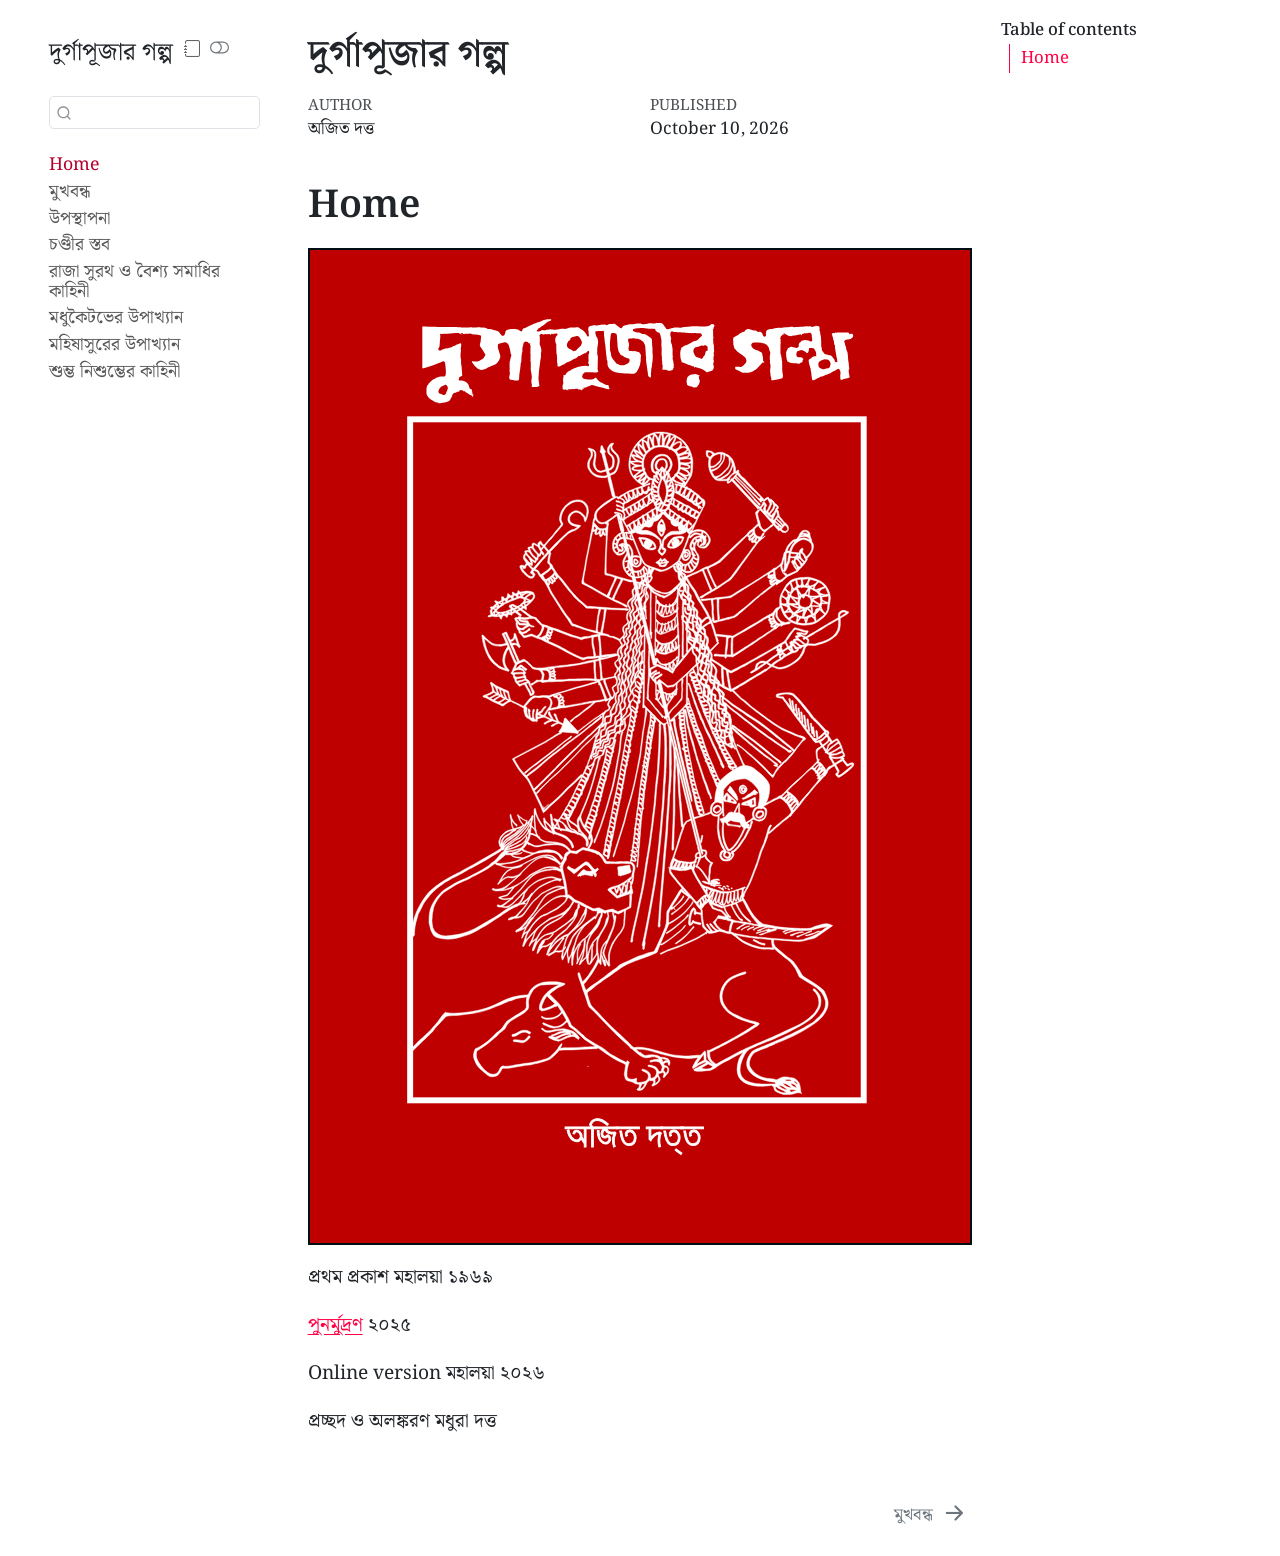
==== docs/index.html @ efb671f7 "add website" ====
<!DOCTYPE html>
<html xmlns="http://www.w3.org/1999/xhtml" lang="en" xml:lang="en"><head>

<meta charset="utf-8">
<meta name="generator" content="quarto-1.9.38">

<meta name="viewport" content="width=device-width, initial-scale=1.0, user-scalable=yes">

<meta name="author" content="অজিত দত্ত">
<meta name="dcterms.date" content="2026-10-10">

<title>দুর্গাপূজার গল্প</title>
<style>
/* Default styles provided by pandoc.
** See https://pandoc.org/MANUAL.html#variables-for-html for config info.
*/
code{white-space: pre-wrap;}
span.smallcaps{font-variant: small-caps;}
div.columns{display: flex; gap: min(4vw, 1.5em);}
div.column{flex: auto; overflow-x: auto;}
div.hanging-indent{margin-left: 1.5em; text-indent: -1.5em;}
ul.task-list{list-style: none;}
ul.task-list li input[type="checkbox"] {
  width: 0.8em;
  margin: 0 0.8em 0.2em -1em; /* quarto-specific, see https://github.com/quarto-dev/quarto-cli/issues/4556 */ 
  vertical-align: middle;
}
</style>


<script src="site_libs/quarto-nav/quarto-nav.js"></script>
<script src="site_libs/quarto-nav/headroom.min.js"></script>
<script src="site_libs/clipboard/clipboard.min.js"></script>
<script src="site_libs/quarto-search/autocomplete.umd.js"></script>
<script src="site_libs/quarto-search/fuse.min.js"></script>
<script src="site_libs/quarto-search/quarto-search.js"></script>
<meta name="quarto:offset" content="./">
<link href="./intro.html" rel="next">
<script src="site_libs/quarto-html/quarto.js" type="module"></script>
<script src="site_libs/quarto-html/tabsets/tabsets.js" type="module"></script>
<script src="site_libs/quarto-html/popper.min.js"></script>
<script src="site_libs/quarto-html/tippy.umd.min.js"></script>
<script src="site_libs/quarto-html/anchor.min.js"></script>
<link href="site_libs/quarto-html/tippy.css" rel="stylesheet">
<link href="site_libs/quarto-html/quarto-syntax-highlighting-15634bcf2e68342d4ad2dfa704d543f6.css" rel="stylesheet" class="quarto-color-scheme" id="quarto-text-highlighting-styles">
<link href="site_libs/quarto-html/quarto-syntax-highlighting-dark-0a6b7249c26820e032cb0bd839ff02b1.css" rel="stylesheet" class="quarto-color-scheme quarto-color-alternate" id="quarto-text-highlighting-styles">
<link href="site_libs/quarto-html/quarto-syntax-highlighting-15634bcf2e68342d4ad2dfa704d543f6.css" rel="stylesheet" class="quarto-color-scheme-extra" id="quarto-text-highlighting-styles">
<script src="site_libs/bootstrap/bootstrap.min.js"></script>
<link href="site_libs/bootstrap/bootstrap-icons.css" rel="stylesheet">
<link href="site_libs/bootstrap/bootstrap-71a7b9fca9e741f3853c56d6fa7c33f6.min.css" rel="stylesheet" append-hash="true" class="quarto-color-scheme" id="quarto-bootstrap" data-mode="light">
<link href="site_libs/bootstrap/bootstrap-dark-32ad15b36cc3405b5f1a1f0ac31174b3.min.css" rel="stylesheet" append-hash="true" class="quarto-color-scheme quarto-color-alternate" id="quarto-bootstrap" data-mode="dark">
<link href="site_libs/bootstrap/bootstrap-71a7b9fca9e741f3853c56d6fa7c33f6.min.css" rel="stylesheet" append-hash="true" class="quarto-color-scheme-extra" id="quarto-bootstrap" data-mode="light">
<script id="quarto-search-options" type="application/json">{
  "location": "sidebar",
  "copy-button": false,
  "collapse-after": 3,
  "panel-placement": "start",
  "type": "textbox",
  "limit": 50,
  "keyboard-shortcut": [
    "f",
    "/",
    "s"
  ],
  "show-item-context": false,
  "language": {
    "search-no-results-text": "No results",
    "search-matching-documents-text": "matching documents",
    "search-copy-link-title": "Copy link to search",
    "search-hide-matches-text": "Hide additional matches",
    "search-more-match-text": "more match in this document",
    "search-more-matches-text": "more matches in this document",
    "search-clear-button-title": "Clear",
    "search-text-placeholder": "",
    "search-detached-cancel-button-title": "Cancel",
    "search-submit-button-title": "Submit",
    "search-label": "Search"
  }
}</script>
<link rel="stylesheet" href="https://fonts.googleapis.com/css?family=Noto Serif Bengali">


</head>

<body class="nav-sidebar floating quarto-light"><script id="quarto-html-before-body" type="application/javascript">
    const toggleBodyColorMode = (bsSheetEl) => {
      const mode = bsSheetEl.getAttribute("data-mode");
      const bodyEl = window.document.querySelector("body");
      if (mode === "dark") {
        bodyEl.classList.add("quarto-dark");
        bodyEl.classList.remove("quarto-light");
      } else {
        bodyEl.classList.add("quarto-light");
        bodyEl.classList.remove("quarto-dark");
      }
    }
    const toggleBodyColorPrimary = () => {
      const bsSheetEl = window.document.querySelector("link#quarto-bootstrap:not([rel=disabled-stylesheet])");
      if (bsSheetEl) {
        toggleBodyColorMode(bsSheetEl);
      }
    }
    const setColorSchemeToggle = (alternate) => {
      const toggles = window.document.querySelectorAll('.quarto-color-scheme-toggle');
      for (let i=0; i < toggles.length; i++) {
        const toggle = toggles[i];
        if (toggle) {
          if (alternate) {
            toggle.classList.add("alternate");
          } else {
            toggle.classList.remove("alternate");
          }
        }
      }
    };
    const toggleColorMode = (alternate) => {
      // Switch the stylesheets
      const primaryStylesheets = window.document.querySelectorAll('link.quarto-color-scheme:not(.quarto-color-alternate)');
      const alternateStylesheets = window.document.querySelectorAll('link.quarto-color-scheme.quarto-color-alternate');
      manageTransitions('#quarto-margin-sidebar .nav-link', false);
      if (alternate) {
        // note: dark is layered on light, we don't disable primary!
        enableStylesheet(alternateStylesheets);
        for (const sheetNode of alternateStylesheets) {
          if (sheetNode.id === "quarto-bootstrap") {
            toggleBodyColorMode(sheetNode);
          }
        }
      } else {
        disableStylesheet(alternateStylesheets);
        enableStylesheet(primaryStylesheets)
        toggleBodyColorPrimary();
      }
      manageTransitions('#quarto-margin-sidebar .nav-link', true);
      // Switch the toggles
      setColorSchemeToggle(alternate)
      // Hack to workaround the fact that safari doesn't
      // properly recolor the scrollbar when toggling (#1455)
      if (navigator.userAgent.indexOf('Safari') > 0 && navigator.userAgent.indexOf('Chrome') == -1) {
        manageTransitions("body", false);
        window.scrollTo(0, 1);
        setTimeout(() => {
          window.scrollTo(0, 0);
          manageTransitions("body", true);
        }, 40);
      }
    }
    const disableStylesheet = (stylesheets) => {
      for (let i=0; i < stylesheets.length; i++) {
        const stylesheet = stylesheets[i];
        stylesheet.rel = 'disabled-stylesheet';
      }
    }
    const enableStylesheet = (stylesheets) => {
      for (let i=0; i < stylesheets.length; i++) {
        const stylesheet = stylesheets[i];
        if(stylesheet.rel !== 'stylesheet') { // for Chrome, which will still FOUC without this check
          stylesheet.rel = 'stylesheet';
        }
      }
    }
    const manageTransitions = (selector, allowTransitions) => {
      const els = window.document.querySelectorAll(selector);
      for (let i=0; i < els.length; i++) {
        const el = els[i];
        if (allowTransitions) {
          el.classList.remove('notransition');
        } else {
          el.classList.add('notransition');
        }
      }
    }
    const isFileUrl = () => {
      return window.location.protocol === 'file:';
    }
    const hasAlternateSentinel = () => {
      let styleSentinel = getColorSchemeSentinel();
      if (styleSentinel !== null) {
        return styleSentinel === "alternate";
      } else {
        return false;
      }
    }
    const setStyleSentinel = (alternate) => {
      const value = alternate ? "alternate" : "default";
      if (!isFileUrl()) {
        window.localStorage.setItem("quarto-color-scheme", value);
      } else {
        localAlternateSentinel = value;
      }
    }
    const getColorSchemeSentinel = () => {
      if (!isFileUrl()) {
        const storageValue = window.localStorage.getItem("quarto-color-scheme");
        return storageValue != null ? storageValue : localAlternateSentinel;
      } else {
        return localAlternateSentinel;
      }
    }
    const toggleGiscusIfUsed = (isAlternate, darkModeDefault) => {
      const baseTheme = document.querySelector('#giscus-base-theme')?.value ?? 'light';
      const alternateTheme = document.querySelector('#giscus-alt-theme')?.value ?? 'dark';
      let newTheme = '';
      if(authorPrefersDark) {
        newTheme = isAlternate ? baseTheme : alternateTheme;
      } else {
        newTheme = isAlternate ? alternateTheme : baseTheme;
      }
      const changeGiscusTheme = () => {
        // From: https://github.com/giscus/giscus/issues/336
        const sendMessage = (message) => {
          const iframe = document.querySelector('iframe.giscus-frame');
          if (!iframe) return;
          iframe.contentWindow.postMessage({ giscus: message }, 'https://giscus.app');
        }
        sendMessage({
          setConfig: {
            theme: newTheme
          }
        });
      }
      const isGiscussLoaded = window.document.querySelector('iframe.giscus-frame') !== null;
      if (isGiscussLoaded) {
        changeGiscusTheme();
      }
    };
    const authorPrefersDark = false;
    const darkModeDefault = authorPrefersDark;
      document.querySelector('link#quarto-text-highlighting-styles.quarto-color-scheme-extra').rel = 'disabled-stylesheet';
      document.querySelector('link#quarto-bootstrap.quarto-color-scheme-extra').rel = 'disabled-stylesheet';
    let localAlternateSentinel = darkModeDefault ? 'alternate' : 'default';
    // Dark / light mode switch
    window.quartoToggleColorScheme = () => {
      // Read the current dark / light value
      let toAlternate = !hasAlternateSentinel();
      toggleColorMode(toAlternate);
      setStyleSentinel(toAlternate);
      toggleGiscusIfUsed(toAlternate, darkModeDefault);
      window.dispatchEvent(new Event('resize'));
    };
    // Switch to dark mode if need be
    if (hasAlternateSentinel()) {
      toggleColorMode(true);
    } else {
      toggleColorMode(false);
    }
  </script>

<div id="quarto-search-results"></div>
  <header id="quarto-header" class="headroom fixed-top">
  <nav class="quarto-secondary-nav">
    <div class="container-fluid d-flex">
      <button type="button" class="quarto-btn-toggle btn" data-bs-toggle="collapse" role="button" data-bs-target=".quarto-sidebar-collapse-item" aria-controls="quarto-sidebar" aria-expanded="false" aria-label="Toggle sidebar navigation" onclick="if (window.quartoToggleHeadroom) { window.quartoToggleHeadroom(); }">
        <i class="bi bi-layout-text-sidebar-reverse"></i>
      </button>
        <nav class="quarto-page-breadcrumbs" aria-label="breadcrumb"><ol class="breadcrumb"><li class="breadcrumb-item"><a href="./index.html">Home</a></li></ol></nav>
        <a class="flex-grow-1" role="navigation" data-bs-toggle="collapse" data-bs-target=".quarto-sidebar-collapse-item" aria-controls="quarto-sidebar" aria-expanded="false" aria-label="Toggle sidebar navigation" onclick="if (window.quartoToggleHeadroom) { window.quartoToggleHeadroom(); }">      
        </a>
      <button type="button" class="btn quarto-search-button" aria-label="Search" onclick="window.quartoOpenSearch();">
        <i class="bi bi-search"></i>
      </button>
    </div>
  </nav>
</header>
<!-- content -->
<div id="quarto-content" class="quarto-container page-columns page-rows-contents page-layout-article">
<!-- sidebar -->
  <nav id="quarto-sidebar" class="sidebar collapse collapse-horizontal quarto-sidebar-collapse-item sidebar-navigation floating overflow-auto">
    <div class="pt-lg-2 mt-2 text-left sidebar-header">
    <div class="sidebar-title mb-0 py-0">
      <a href="./">দুর্গাপূজার গল্প</a> 
        <div class="sidebar-tools-main">
    <a href="./দুর্গাপূজার-গল্প.epub" title="Download ePub" class="quarto-navigation-tool px-1" aria-label="Download ePub"><i class="bi bi-journal"></i></a>
  <a href="" class="quarto-color-scheme-toggle quarto-navigation-tool  px-1" onclick="window.quartoToggleColorScheme(); return false;" title="Toggle dark mode"><i class="bi"></i></a>
</div>
    </div>
      </div>
        <div class="mt-2 flex-shrink-0 align-items-center">
        <div class="sidebar-search">
        <div id="quarto-search" class="" title="Search"></div>
        </div>
        </div>
    <div class="sidebar-menu-container"> 
    <ul class="list-unstyled mt-1">
        <li class="sidebar-item">
  <div class="sidebar-item-container"> 
  <a href="./index.html" class="sidebar-item-text sidebar-link active">
 <span class="menu-text">Home</span></a>
  </div>
</li>
        <li class="sidebar-item">
  <div class="sidebar-item-container"> 
  <a href="./intro.html" class="sidebar-item-text sidebar-link">
 <span class="menu-text">মুখবন্ধ</span></a>
  </div>
</li>
        <li class="sidebar-item">
  <div class="sidebar-item-container"> 
  <a href="./preface.html" class="sidebar-item-text sidebar-link">
 <span class="menu-text">উপস্থাপনা</span></a>
  </div>
</li>
        <li class="sidebar-item">
  <div class="sidebar-item-container"> 
  <a href="./chap00.html" class="sidebar-item-text sidebar-link">
 <span class="menu-text">চণ্ডীর স্তব</span></a>
  </div>
</li>
        <li class="sidebar-item">
  <div class="sidebar-item-container"> 
  <a href="./chap01.html" class="sidebar-item-text sidebar-link">
 <span class="menu-text">রাজা সুরথ ও বৈশ্য সমাধির কাহিনী</span></a>
  </div>
</li>
        <li class="sidebar-item">
  <div class="sidebar-item-container"> 
  <a href="./chap02.html" class="sidebar-item-text sidebar-link">
 <span class="menu-text">মধুকৈটভের উপাখ্যান</span></a>
  </div>
</li>
        <li class="sidebar-item">
  <div class="sidebar-item-container"> 
  <a href="./chap03.html" class="sidebar-item-text sidebar-link">
 <span class="menu-text">মহিষাসুরের উপাখ্যান</span></a>
  </div>
</li>
        <li class="sidebar-item">
  <div class="sidebar-item-container"> 
  <a href="./chap04.html" class="sidebar-item-text sidebar-link">
 <span class="menu-text">শুম্ভ নিশুম্ভের কাহিনী</span></a>
  </div>
</li>
    </ul>
    </div>
</nav>
<div id="quarto-sidebar-glass" class="quarto-sidebar-collapse-item" data-bs-toggle="collapse" data-bs-target=".quarto-sidebar-collapse-item"></div>
<!-- margin-sidebar -->
    <div id="quarto-margin-sidebar" class="sidebar margin-sidebar">
        <nav id="TOC" role="doc-toc" class="toc-active">
    <h2 id="toc-title">Table of contents</h2>
   
  <ul>
  <li><a href="#home" id="toc-home" class="nav-link active" data-scroll-target="#home">Home</a></li>
  </ul>
</nav>
    </div>
<!-- main -->
<main class="content" id="quarto-document-content">


<header id="title-block-header" class="quarto-title-block default">
<div class="quarto-title">
<h1 class="title">দুর্গাপূজার গল্প</h1>
</div>



<div class="quarto-title-meta">

    <div>
    <div class="quarto-title-meta-heading">Author</div>
    <div class="quarto-title-meta-contents">
             <p>অজিত দত্ত </p>
          </div>
  </div>
    
    <div>
    <div class="quarto-title-meta-heading">Published</div>
    <div class="quarto-title-meta-contents">
      <p class="date">October 10, 2026</p>
    </div>
  </div>
  
    
  </div>
  


</header>


<section id="home" class="level1 unnumbered">
<h1 class="unnumbered">Home</h1>
<p><a href="https://www.amazon.in/dp/937310280X"> <img src="cover-front.svg" style="width: 100%;" alt="Buy on Amazon"> </a></p>
<p>প্রথম প্রকাশ মহালয়া ১৯৬৯<br>
</p>
<p><a href="https://www.amazon.in/dp/937310280X">পুনর্মুদ্রণ</a> ২০২৫<br>
</p>
<p>Online version মহালয়া ২০২৬<br>
</p>
<p>প্রচ্ছদ ও অলঙ্করণ মধুরা দত্ত<br>
</p>


</section>

</main> <!-- /main -->
<script id="quarto-html-after-body" type="application/javascript">
  window.document.addEventListener("DOMContentLoaded", function (event) {
    // Ensure there is a toggle, if there isn't float one in the top right
    if (window.document.querySelector('.quarto-color-scheme-toggle') === null) {
      const a = window.document.createElement('a');
      a.classList.add('top-right');
      a.classList.add('quarto-color-scheme-toggle');
      a.href = "";
      a.onclick = function() { try { window.quartoToggleColorScheme(); } catch {} return false; };
      const i = window.document.createElement("i");
      i.classList.add('bi');
      a.appendChild(i);
      window.document.body.appendChild(a);
    }
    setColorSchemeToggle(hasAlternateSentinel())
    const icon = "";
    const anchorJS = new window.AnchorJS();
    anchorJS.options = {
      placement: 'right',
      icon: icon
    };
    anchorJS.add('.anchored');
    const isCodeAnnotation = (el) => {
      for (const clz of el.classList) {
        if (clz.startsWith('code-annotation-')) {                     
          return true;
        }
      }
      return false;
    }
    const onCopySuccess = function(e) {
      // button target
      const button = e.trigger;
      // don't keep focus
      button.blur();
      // flash "checked"
      button.classList.add('code-copy-button-checked');
      var currentTitle = button.getAttribute("title");
      button.setAttribute("title", "Copied!");
      let tooltip;
      if (window.bootstrap) {
        button.setAttribute("data-bs-toggle", "tooltip");
        button.setAttribute("data-bs-placement", "left");
        button.setAttribute("data-bs-title", "Copied!");
        tooltip = new bootstrap.Tooltip(button, 
          { trigger: "manual", 
            customClass: "code-copy-button-tooltip",
            offset: [0, -8]});
        tooltip.show();    
      }
      setTimeout(function() {
        if (tooltip) {
          tooltip.hide();
          button.removeAttribute("data-bs-title");
          button.removeAttribute("data-bs-toggle");
          button.removeAttribute("data-bs-placement");
        }
        button.setAttribute("title", currentTitle);
        button.classList.remove('code-copy-button-checked');
      }, 1000);
      // clear code selection
      e.clearSelection();
    }
    const getTextToCopy = function(trigger) {
      const outerScaffold = trigger.parentElement.cloneNode(true);
      const codeEl = outerScaffold.querySelector('code');
      for (const childEl of codeEl.children) {
        if (isCodeAnnotation(childEl)) {
          childEl.remove();
        }
      }
      return codeEl.innerText;
    }
    const clipboard = new window.ClipboardJS('.code-copy-button:not([data-in-quarto-modal])', {
      text: getTextToCopy
    });
    clipboard.on('success', onCopySuccess);
    if (window.document.getElementById('quarto-embedded-source-code-modal')) {
      const clipboardModal = new window.ClipboardJS('.code-copy-button[data-in-quarto-modal]', {
        text: getTextToCopy,
        container: window.document.getElementById('quarto-embedded-source-code-modal')
      });
      clipboardModal.on('success', onCopySuccess);
    }
      var localhostRegex = new RegExp(/^(?:http|https):\/\/localhost\:?[0-9]*\//);
      var mailtoRegex = new RegExp(/^mailto:/);
        var filterRegex = new RegExp('/' + window.location.host + '/');
      var isInternal = (href) => {
          return filterRegex.test(href) || localhostRegex.test(href) || mailtoRegex.test(href);
      }
      // Inspect non-navigation links and adorn them if external
     var links = window.document.querySelectorAll('a[href]:not(.nav-link):not(.navbar-brand):not(.toc-action):not(.sidebar-link):not(.sidebar-item-toggle):not(.pagination-link):not(.no-external):not([aria-hidden]):not(.dropdown-item):not(.quarto-navigation-tool):not(.about-link)');
      for (var i=0; i<links.length; i++) {
        const link = links[i];
        if (!isInternal(link.href)) {
          // undo the damage that might have been done by quarto-nav.js in the case of
          // links that we want to consider external
          if (link.dataset.originalHref !== undefined) {
            link.href = link.dataset.originalHref;
          }
        }
      }
    function tippyHover(el, contentFn, onTriggerFn, onUntriggerFn) {
      const config = {
        allowHTML: true,
        maxWidth: 500,
        delay: 100,
        arrow: false,
        appendTo: function(el) {
            return el.parentElement;
        },
        interactive: true,
        interactiveBorder: 10,
        theme: 'quarto',
        placement: 'bottom-start',
      };
      if (contentFn) {
        config.content = contentFn;
      }
      if (onTriggerFn) {
        config.onTrigger = onTriggerFn;
      }
      if (onUntriggerFn) {
        config.onUntrigger = onUntriggerFn;
      }
      window.tippy(el, config); 
    }
    const noterefs = window.document.querySelectorAll('a[role="doc-noteref"]');
    for (var i=0; i<noterefs.length; i++) {
      const ref = noterefs[i];
      tippyHover(ref, function() {
        // use id or data attribute instead here
        let href = ref.getAttribute('data-footnote-href') || ref.getAttribute('href');
        try { href = new URL(href).hash; } catch {}
        const id = href.replace(/^#\/?/, "");
        const note = window.document.getElementById(id);
        if (note) {
          return note.innerHTML;
        } else {
          return "";
        }
      });
    }
    const xrefs = window.document.querySelectorAll('a.quarto-xref');
    const processXRef = (id, note) => {
      // Strip column container classes
      const stripColumnClz = (el) => {
        el.classList.remove("page-full", "page-columns");
        if (el.children) {
          for (const child of el.children) {
            stripColumnClz(child);
          }
        }
      }
      stripColumnClz(note)
      if (id === null || id.startsWith('sec-')) {
        // Special case sections, only their first couple elements
        const container = document.createElement("div");
        if (note.children && note.children.length > 2) {
          container.appendChild(note.children[0].cloneNode(true));
          for (let i = 1; i < note.children.length; i++) {
            const child = note.children[i];
            if (child.tagName === "P" && child.innerText === "") {
              continue;
            } else {
              container.appendChild(child.cloneNode(true));
              break;
            }
          }
          if (window.Quarto?.typesetMath) {
            window.Quarto.typesetMath(container);
          }
          return container.innerHTML
        } else {
          if (window.Quarto?.typesetMath) {
            window.Quarto.typesetMath(note);
          }
          return note.innerHTML;
        }
      } else {
        // Remove any anchor links if they are present
        const anchorLink = note.querySelector('a.anchorjs-link');
        if (anchorLink) {
          anchorLink.remove();
        }
        if (window.Quarto?.typesetMath) {
          window.Quarto.typesetMath(note);
        }
        if (note.classList.contains("callout")) {
          return note.outerHTML;
        } else {
          return note.innerHTML;
        }
      }
    }
    for (var i=0; i<xrefs.length; i++) {
      const xref = xrefs[i];
      tippyHover(xref, undefined, function(instance) {
        instance.disable();
        let url = xref.getAttribute('href');
        let hash = undefined; 
        if (url.startsWith('#')) {
          hash = url;
        } else {
          try { hash = new URL(url).hash; } catch {}
        }
        if (hash) {
          const id = hash.replace(/^#\/?/, "");
          const note = window.document.getElementById(id);
          if (note !== null) {
            try {
              const html = processXRef(id, note.cloneNode(true));
              instance.setContent(html);
            } finally {
              instance.enable();
              instance.show();
            }
          } else {
            // See if we can fetch this
            fetch(url.split('#')[0])
            .then(res => res.text())
            .then(html => {
              const parser = new DOMParser();
              const htmlDoc = parser.parseFromString(html, "text/html");
              const note = htmlDoc.getElementById(id);
              if (note !== null) {
                const html = processXRef(id, note);
                instance.setContent(html);
              } 
            }).finally(() => {
              instance.enable();
              instance.show();
            });
          }
        } else {
          // See if we can fetch a full url (with no hash to target)
          // This is a special case and we should probably do some content thinning / targeting
          fetch(url)
          .then(res => res.text())
          .then(html => {
            const parser = new DOMParser();
            const htmlDoc = parser.parseFromString(html, "text/html");
            const note = htmlDoc.querySelector('main.content');
            if (note !== null) {
              // This should only happen for chapter cross references
              // (since there is no id in the URL)
              // remove the first header
              if (note.children.length > 0 && note.children[0].tagName === "HEADER") {
                note.children[0].remove();
              }
              const html = processXRef(null, note);
              instance.setContent(html);
            } 
          }).finally(() => {
            instance.enable();
            instance.show();
          });
        }
      }, function(instance) {
      });
    }
        let selectedAnnoteEl;
        const selectorForAnnotation = ( cell, annotation) => {
          let cellAttr = 'data-code-cell="' + cell + '"';
          let lineAttr = 'data-code-annotation="' +  annotation + '"';
          const selector = 'span[' + cellAttr + '][' + lineAttr + ']';
          return selector;
        }
        const selectCodeLines = (annoteEl) => {
          const doc = window.document;
          const targetCell = annoteEl.getAttribute("data-target-cell");
          const targetAnnotation = annoteEl.getAttribute("data-target-annotation");
          const annoteSpan = window.document.querySelector(selectorForAnnotation(targetCell, targetAnnotation));
          const lines = annoteSpan.getAttribute("data-code-lines").split(",");
          const lineIds = lines.map((line) => {
            return targetCell + "-" + line;
          })
          let top = null;
          let height = null;
          let parent = null;
          if (lineIds.length > 0) {
              //compute the position of the single el (top and bottom and make a div)
              const el = window.document.getElementById(lineIds[0]);
              top = el.offsetTop;
              height = el.offsetHeight;
              parent = el.parentElement.parentElement;
            if (lineIds.length > 1) {
              const lastEl = window.document.getElementById(lineIds[lineIds.length - 1]);
              const bottom = lastEl.offsetTop + lastEl.offsetHeight;
              height = bottom - top;
            }
            if (top !== null && height !== null && parent !== null) {
              // cook up a div (if necessary) and position it 
              let div = window.document.getElementById("code-annotation-line-highlight");
              if (div === null) {
                div = window.document.createElement("div");
                div.setAttribute("id", "code-annotation-line-highlight");
                div.style.position = 'absolute';
                parent.appendChild(div);
              }
              div.style.top = top - 2 + "px";
              div.style.height = height + 4 + "px";
              div.style.left = 0;
              let gutterDiv = window.document.getElementById("code-annotation-line-highlight-gutter");
              if (gutterDiv === null) {
                gutterDiv = window.document.createElement("div");
                gutterDiv.setAttribute("id", "code-annotation-line-highlight-gutter");
                gutterDiv.style.position = 'absolute';
                const codeCell = window.document.getElementById(targetCell);
                const gutter = codeCell.querySelector('.code-annotation-gutter');
                gutter.appendChild(gutterDiv);
              }
              gutterDiv.style.top = top - 2 + "px";
              gutterDiv.style.height = height + 4 + "px";
            }
            selectedAnnoteEl = annoteEl;
          }
        };
        const unselectCodeLines = () => {
          const elementsIds = ["code-annotation-line-highlight", "code-annotation-line-highlight-gutter"];
          elementsIds.forEach((elId) => {
            const div = window.document.getElementById(elId);
            if (div) {
              div.remove();
            }
          });
          selectedAnnoteEl = undefined;
        };
          // Handle positioning of the toggle
      window.addEventListener(
        "resize",
        throttle(() => {
          elRect = undefined;
          if (selectedAnnoteEl) {
            selectCodeLines(selectedAnnoteEl);
          }
        }, 10)
      );
      function throttle(fn, ms) {
      let throttle = false;
      let timer;
        return (...args) => {
          if(!throttle) { // first call gets through
              fn.apply(this, args);
              throttle = true;
          } else { // all the others get throttled
              if(timer) clearTimeout(timer); // cancel #2
              timer = setTimeout(() => {
                fn.apply(this, args);
                timer = throttle = false;
              }, ms);
          }
        };
      }
        // Attach click handler to the DT
        const annoteDls = window.document.querySelectorAll('dt[data-target-cell]');
        for (const annoteDlNode of annoteDls) {
          annoteDlNode.addEventListener('click', (event) => {
            const clickedEl = event.target;
            if (clickedEl !== selectedAnnoteEl) {
              unselectCodeLines();
              const activeEl = window.document.querySelector('dt[data-target-cell].code-annotation-active');
              if (activeEl) {
                activeEl.classList.remove('code-annotation-active');
              }
              selectCodeLines(clickedEl);
              clickedEl.classList.add('code-annotation-active');
            } else {
              // Unselect the line
              unselectCodeLines();
              clickedEl.classList.remove('code-annotation-active');
            }
          });
        }
    const findCites = (el) => {
      const parentEl = el.parentElement;
      if (parentEl) {
        const cites = parentEl.dataset.cites;
        if (cites) {
          return {
            el,
            cites: cites.split(' ')
          };
        } else {
          return findCites(el.parentElement)
        }
      } else {
        return undefined;
      }
    };
    var bibliorefs = window.document.querySelectorAll('a[role="doc-biblioref"]');
    for (var i=0; i<bibliorefs.length; i++) {
      const ref = bibliorefs[i];
      const citeInfo = findCites(ref);
      if (citeInfo) {
        tippyHover(citeInfo.el, function() {
          var popup = window.document.createElement('div');
          citeInfo.cites.forEach(function(cite) {
            var citeDiv = window.document.createElement('div');
            citeDiv.classList.add('hanging-indent');
            citeDiv.classList.add('csl-entry');
            var biblioDiv = window.document.getElementById('ref-' + cite);
            if (biblioDiv) {
              citeDiv.innerHTML = biblioDiv.innerHTML;
            }
            popup.appendChild(citeDiv);
          });
          return popup.innerHTML;
        });
      }
    }
  });
  </script>
<nav class="page-navigation">
  <div class="nav-page nav-page-previous">
  </div>
  <div class="nav-page nav-page-next">
      <a href="./intro.html" class="pagination-link" aria-label="মুখবন্ধ">
        <span class="nav-page-text">মুখবন্ধ</span> <i class="bi bi-arrow-right-short"></i>
      </a>
  </div>
</nav>
</div> <!-- /content -->




</body></html>
---- docs/site_libs/quarto-html/tippy.css ----
.tippy-box[data-animation=fade][data-state=hidden]{opacity:0}[data-tippy-root]{max-width:calc(100vw - 10px)}.tippy-box{position:relative;background-color:#333;color:#fff;border-radius:4px;font-size:14px;line-height:1.4;white-space:normal;outline:0;transition-property:transform,visibility,opacity}.tippy-box[data-placement^=top]>.tippy-arrow{bottom:0}.tippy-box[data-placement^=top]>.tippy-arrow:before{bottom:-7px;left:0;border-width:8px 8px 0;border-top-color:initial;transform-origin:center top}.tippy-box[data-placement^=bottom]>.tippy-arrow{top:0}.tippy-box[data-placement^=bottom]>.tippy-arrow:before{top:-7px;left:0;border-width:0 8px 8px;border-bottom-color:initial;transform-origin:center bottom}.tippy-box[data-placement^=left]>.tippy-arrow{right:0}.tippy-box[data-placement^=left]>.tippy-arrow:before{border-width:8px 0 8px 8px;border-left-color:initial;right:-7px;transform-origin:center left}.tippy-box[data-placement^=right]>.tippy-arrow{left:0}.tippy-box[data-placement^=right]>.tippy-arrow:before{left:-7px;border-width:8px 8px 8px 0;border-right-color:initial;transform-origin:center right}.tippy-box[data-inertia][data-state=visible]{transition-timing-function:cubic-bezier(.54,1.5,.38,1.11)}.tippy-arrow{width:16px;height:16px;color:#333}.tippy-arrow:before{content:"";position:absolute;border-color:transparent;border-style:solid}.tippy-content{position:relative;padding:5px 9px;z-index:1}
---- docs/site_libs/quarto-html/quarto-syntax-highlighting-15634bcf2e68342d4ad2dfa704d543f6.css ----
/* quarto syntax highlight colors */
:root {
  --quarto-hl-ot-color: #003B4F;
  --quarto-hl-at-color: #657422;
  --quarto-hl-ss-color: #20794D;
  --quarto-hl-an-color: #5E5E5E;
  --quarto-hl-fu-color: #4758AB;
  --quarto-hl-st-color: #20794D;
  --quarto-hl-cf-color: #003B4F;
  --quarto-hl-op-color: #5E5E5E;
  --quarto-hl-er-color: #AD0000;
  --quarto-hl-bn-color: #AD0000;
  --quarto-hl-al-color: #AD0000;
  --quarto-hl-va-color: #111111;
  --quarto-hl-bu-color: inherit;
  --quarto-hl-ex-color: inherit;
  --quarto-hl-pp-color: #AD0000;
  --quarto-hl-in-color: #5E5E5E;
  --quarto-hl-vs-color: #20794D;
  --quarto-hl-wa-color: #5E5E5E;
  --quarto-hl-do-color: #5E5E5E;
  --quarto-hl-im-color: #00769E;
  --quarto-hl-ch-color: #20794D;
  --quarto-hl-dt-color: #AD0000;
  --quarto-hl-fl-color: #AD0000;
  --quarto-hl-co-color: #5E5E5E;
  --quarto-hl-cv-color: #5E5E5E;
  --quarto-hl-cn-color: #8f5902;
  --quarto-hl-sc-color: #5E5E5E;
  --quarto-hl-dv-color: #AD0000;
  --quarto-hl-kw-color: #003B4F;
}

/* other quarto variables */
:root {
  --quarto-font-monospace: SFMono-Regular, Menlo, Monaco, Consolas, "Liberation Mono", "Courier New", monospace;
}

/* syntax highlight based on Pandoc's rules */
pre > code.sourceCode > span {
  color: #003B4F;
}

code.sourceCode > span {
  color: #003B4F;
}

div.sourceCode,
div.sourceCode pre.sourceCode {
  color: #003B4F;
}

/* Normal */
code span {
  color: #003B4F;
}

/* Alert */
code span.al {
  color: #AD0000;
  font-style: inherit;
}

/* Annotation */
code span.an {
  color: #5E5E5E;
  font-style: inherit;
}

/* Attribute */
code span.at {
  color: #657422;
  font-style: inherit;
}

/* BaseN */
code span.bn {
  color: #AD0000;
  font-style: inherit;
}

/* BuiltIn */
code span.bu {
  font-style: inherit;
}

/* ControlFlow */
code span.cf {
  color: #003B4F;
  font-weight: bold;
  font-style: inherit;
}

/* Char */
code span.ch {
  color: #20794D;
  font-style: inherit;
}

/* Constant */
code span.cn {
  color: #8f5902;
  font-style: inherit;
}

/* Comment */
code span.co {
  color: #5E5E5E;
  font-style: inherit;
}

/* CommentVar */
code span.cv {
  color: #5E5E5E;
  font-style: italic;
}

/* Documentation */
code span.do {
  color: #5E5E5E;
  font-style: italic;
}

/* DataType */
code span.dt {
  color: #AD0000;
  font-style: inherit;
}

/* DecVal */
code span.dv {
  color: #AD0000;
  font-style: inherit;
}

/* Error */
code span.er {
  color: #AD0000;
  font-style: inherit;
}

/* Extension */
code span.ex {
  font-style: inherit;
}

/* Float */
code span.fl {
  color: #AD0000;
  font-style: inherit;
}

/* Function */
code span.fu {
  color: #4758AB;
  font-style: inherit;
}

/* Import */
code span.im {
  color: #00769E;
  font-style: inherit;
}

/* Information */
code span.in {
  color: #5E5E5E;
  font-style: inherit;
}

/* Keyword */
code span.kw {
  color: #003B4F;
  font-weight: bold;
  font-style: inherit;
}

/* Operator */
code span.op {
  color: #5E5E5E;
  font-style: inherit;
}

/* Other */
code span.ot {
  color: #003B4F;
  font-style: inherit;
}

/* Preprocessor */
code span.pp {
  color: #AD0000;
  font-style: inherit;
}

/* SpecialChar */
code span.sc {
  color: #5E5E5E;
  font-style: inherit;
}

/* SpecialString */
code span.ss {
  color: #20794D;
  font-style: inherit;
}

/* String */
code span.st {
  color: #20794D;
  font-style: inherit;
}

/* Variable */
code span.va {
  color: #111111;
  font-style: inherit;
}

/* VerbatimString */
code span.vs {
  color: #20794D;
  font-style: inherit;
}

/* Warning */
code span.wa {
  color: #5E5E5E;
  font-style: italic;
}

.prevent-inlining {
  content: "</";
}

/*# sourceMappingURL=f23921c56f73e400b49028c9186a1aa0.css.map */
---- docs/site_libs/quarto-html/quarto-syntax-highlighting-dark-0a6b7249c26820e032cb0bd839ff02b1.css ----
/* quarto syntax highlight colors */
:root {
  --quarto-hl-al-color: #f07178;
  --quarto-hl-an-color: #d4d0ab;
  --quarto-hl-at-color: #00e0e0;
  --quarto-hl-bn-color: #d4d0ab;
  --quarto-hl-bu-color: #abe338;
  --quarto-hl-ch-color: #abe338;
  --quarto-hl-co-color: #f8f8f2;
  --quarto-hl-cv-color: #ffd700;
  --quarto-hl-cn-color: #ffd700;
  --quarto-hl-cf-color: #ffa07a;
  --quarto-hl-dt-color: #ffa07a;
  --quarto-hl-dv-color: #d4d0ab;
  --quarto-hl-do-color: #f8f8f2;
  --quarto-hl-er-color: #f07178;
  --quarto-hl-ex-color: #00e0e0;
  --quarto-hl-fl-color: #d4d0ab;
  --quarto-hl-fu-color: #ffa07a;
  --quarto-hl-im-color: #abe338;
  --quarto-hl-in-color: #d4d0ab;
  --quarto-hl-kw-color: #ffa07a;
  --quarto-hl-op-color: #ffa07a;
  --quarto-hl-ot-color: #00e0e0;
  --quarto-hl-pp-color: #dcc6e0;
  --quarto-hl-re-color: #00e0e0;
  --quarto-hl-sc-color: #abe338;
  --quarto-hl-ss-color: #abe338;
  --quarto-hl-st-color: #abe338;
  --quarto-hl-va-color: #00e0e0;
  --quarto-hl-vs-color: #abe338;
  --quarto-hl-wa-color: #dcc6e0;
}

/* other quarto variables */
:root {
  --quarto-font-monospace: SFMono-Regular, Menlo, Monaco, Consolas, "Liberation Mono", "Courier New", monospace;
}

/* syntax highlight based on Pandoc's rules */
pre > code.sourceCode > span {
  color: #f8f8f2;
}

code.sourceCode > span {
  color: #f8f8f2;
}

div.sourceCode,
div.sourceCode pre.sourceCode {
  color: #f8f8f2;
}

/* Normal */
code span {
  color: #f8f8f2;
}

/* Alert */
code span.al {
  color: #f07178;
}

/* Annotation */
code span.an {
  color: #d4d0ab;
}

/* Attribute */
code span.at {
  color: #00e0e0;
}

/* BaseN */
code span.bn {
  color: #d4d0ab;
}

/* BuiltIn */
code span.bu {
  color: #abe338;
}

/* ControlFlow */
code span.cf {
  font-weight: bold;
  color: #ffa07a;
}

/* Char */
code span.ch {
  color: #abe338;
}

/* Constant */
code span.cn {
  color: #ffd700;
}

/* Comment */
code span.co {
  font-style: italic;
  color: #f8f8f2;
}

/* CommentVar */
code span.cv {
  color: #ffd700;
}

/* Documentation */
code span.do {
  color: #f8f8f2;
}

/* DataType */
code span.dt {
  color: #ffa07a;
}

/* DecVal */
code span.dv {
  color: #d4d0ab;
}

/* Error */
code span.er {
  color: #f07178;
  text-decoration: underline;
}

/* Extension */
code span.ex {
  font-weight: bold;
  color: #00e0e0;
}

/* Float */
code span.fl {
  color: #d4d0ab;
}

/* Function */
code span.fu {
  color: #ffa07a;
}

/* Import */
code span.im {
  color: #abe338;
}

/* Information */
code span.in {
  color: #d4d0ab;
}

/* Keyword */
code span.kw {
  font-weight: bold;
  color: #ffa07a;
}

/* Operator */
code span.op {
  color: #ffa07a;
}

/* Other */
code span.ot {
  color: #00e0e0;
}

/* Preprocessor */
code span.pp {
  color: #dcc6e0;
}

/* RegionMarker */
code span.re {
  background-color: #f8f8f2;
  color: #00e0e0;
}

/* SpecialChar */
code span.sc {
  color: #abe338;
}

/* SpecialString */
code span.ss {
  color: #abe338;
}

/* String */
code span.st {
  color: #abe338;
}

/* Variable */
code span.va {
  color: #00e0e0;
}

/* VerbatimString */
code span.vs {
  color: #abe338;
}

/* Warning */
code span.wa {
  color: #dcc6e0;
}

.prevent-inlining {
  content: "</";
}

/*# sourceMappingURL=175367c052bafc98bd680af3479823f0.css.map */
---- docs/site_libs/quarto-html/quarto-syntax-highlighting-15634bcf2e68342d4ad2dfa704d543f6.css ----
/* quarto syntax highlight colors */
:root {
  --quarto-hl-ot-color: #003B4F;
  --quarto-hl-at-color: #657422;
  --quarto-hl-ss-color: #20794D;
  --quarto-hl-an-color: #5E5E5E;
  --quarto-hl-fu-color: #4758AB;
  --quarto-hl-st-color: #20794D;
  --quarto-hl-cf-color: #003B4F;
  --quarto-hl-op-color: #5E5E5E;
  --quarto-hl-er-color: #AD0000;
  --quarto-hl-bn-color: #AD0000;
  --quarto-hl-al-color: #AD0000;
  --quarto-hl-va-color: #111111;
  --quarto-hl-bu-color: inherit;
  --quarto-hl-ex-color: inherit;
  --quarto-hl-pp-color: #AD0000;
  --quarto-hl-in-color: #5E5E5E;
  --quarto-hl-vs-color: #20794D;
  --quarto-hl-wa-color: #5E5E5E;
  --quarto-hl-do-color: #5E5E5E;
  --quarto-hl-im-color: #00769E;
  --quarto-hl-ch-color: #20794D;
  --quarto-hl-dt-color: #AD0000;
  --quarto-hl-fl-color: #AD0000;
  --quarto-hl-co-color: #5E5E5E;
  --quarto-hl-cv-color: #5E5E5E;
  --quarto-hl-cn-color: #8f5902;
  --quarto-hl-sc-color: #5E5E5E;
  --quarto-hl-dv-color: #AD0000;
  --quarto-hl-kw-color: #003B4F;
}

/* other quarto variables */
:root {
  --quarto-font-monospace: SFMono-Regular, Menlo, Monaco, Consolas, "Liberation Mono", "Courier New", monospace;
}

/* syntax highlight based on Pandoc's rules */
pre > code.sourceCode > span {
  color: #003B4F;
}

code.sourceCode > span {
  color: #003B4F;
}

div.sourceCode,
div.sourceCode pre.sourceCode {
  color: #003B4F;
}

/* Normal */
code span {
  color: #003B4F;
}

/* Alert */
code span.al {
  color: #AD0000;
  font-style: inherit;
}

/* Annotation */
code span.an {
  color: #5E5E5E;
  font-style: inherit;
}

/* Attribute */
code span.at {
  color: #657422;
  font-style: inherit;
}

/* BaseN */
code span.bn {
  color: #AD0000;
  font-style: inherit;
}

/* BuiltIn */
code span.bu {
  font-style: inherit;
}

/* ControlFlow */
code span.cf {
  color: #003B4F;
  font-weight: bold;
  font-style: inherit;
}

/* Char */
code span.ch {
  color: #20794D;
  font-style: inherit;
}

/* Constant */
code span.cn {
  color: #8f5902;
  font-style: inherit;
}

/* Comment */
code span.co {
  color: #5E5E5E;
  font-style: inherit;
}

/* CommentVar */
code span.cv {
  color: #5E5E5E;
  font-style: italic;
}

/* Documentation */
code span.do {
  color: #5E5E5E;
  font-style: italic;
}

/* DataType */
code span.dt {
  color: #AD0000;
  font-style: inherit;
}

/* DecVal */
code span.dv {
  color: #AD0000;
  font-style: inherit;
}

/* Error */
code span.er {
  color: #AD0000;
  font-style: inherit;
}

/* Extension */
code span.ex {
  font-style: inherit;
}

/* Float */
code span.fl {
  color: #AD0000;
  font-style: inherit;
}

/* Function */
code span.fu {
  color: #4758AB;
  font-style: inherit;
}

/* Import */
code span.im {
  color: #00769E;
  font-style: inherit;
}

/* Information */
code span.in {
  color: #5E5E5E;
  font-style: inherit;
}

/* Keyword */
code span.kw {
  color: #003B4F;
  font-weight: bold;
  font-style: inherit;
}

/* Operator */
code span.op {
  color: #5E5E5E;
  font-style: inherit;
}

/* Other */
code span.ot {
  color: #003B4F;
  font-style: inherit;
}

/* Preprocessor */
code span.pp {
  color: #AD0000;
  font-style: inherit;
}

/* SpecialChar */
code span.sc {
  color: #5E5E5E;
  font-style: inherit;
}

/* SpecialString */
code span.ss {
  color: #20794D;
  font-style: inherit;
}

/* String */
code span.st {
  color: #20794D;
  font-style: inherit;
}

/* Variable */
code span.va {
  color: #111111;
  font-style: inherit;
}

/* VerbatimString */
code span.vs {
  color: #20794D;
  font-style: inherit;
}

/* Warning */
code span.wa {
  color: #5E5E5E;
  font-style: italic;
}

.prevent-inlining {
  content: "</";
}

/*# sourceMappingURL=f23921c56f73e400b49028c9186a1aa0.css.map */
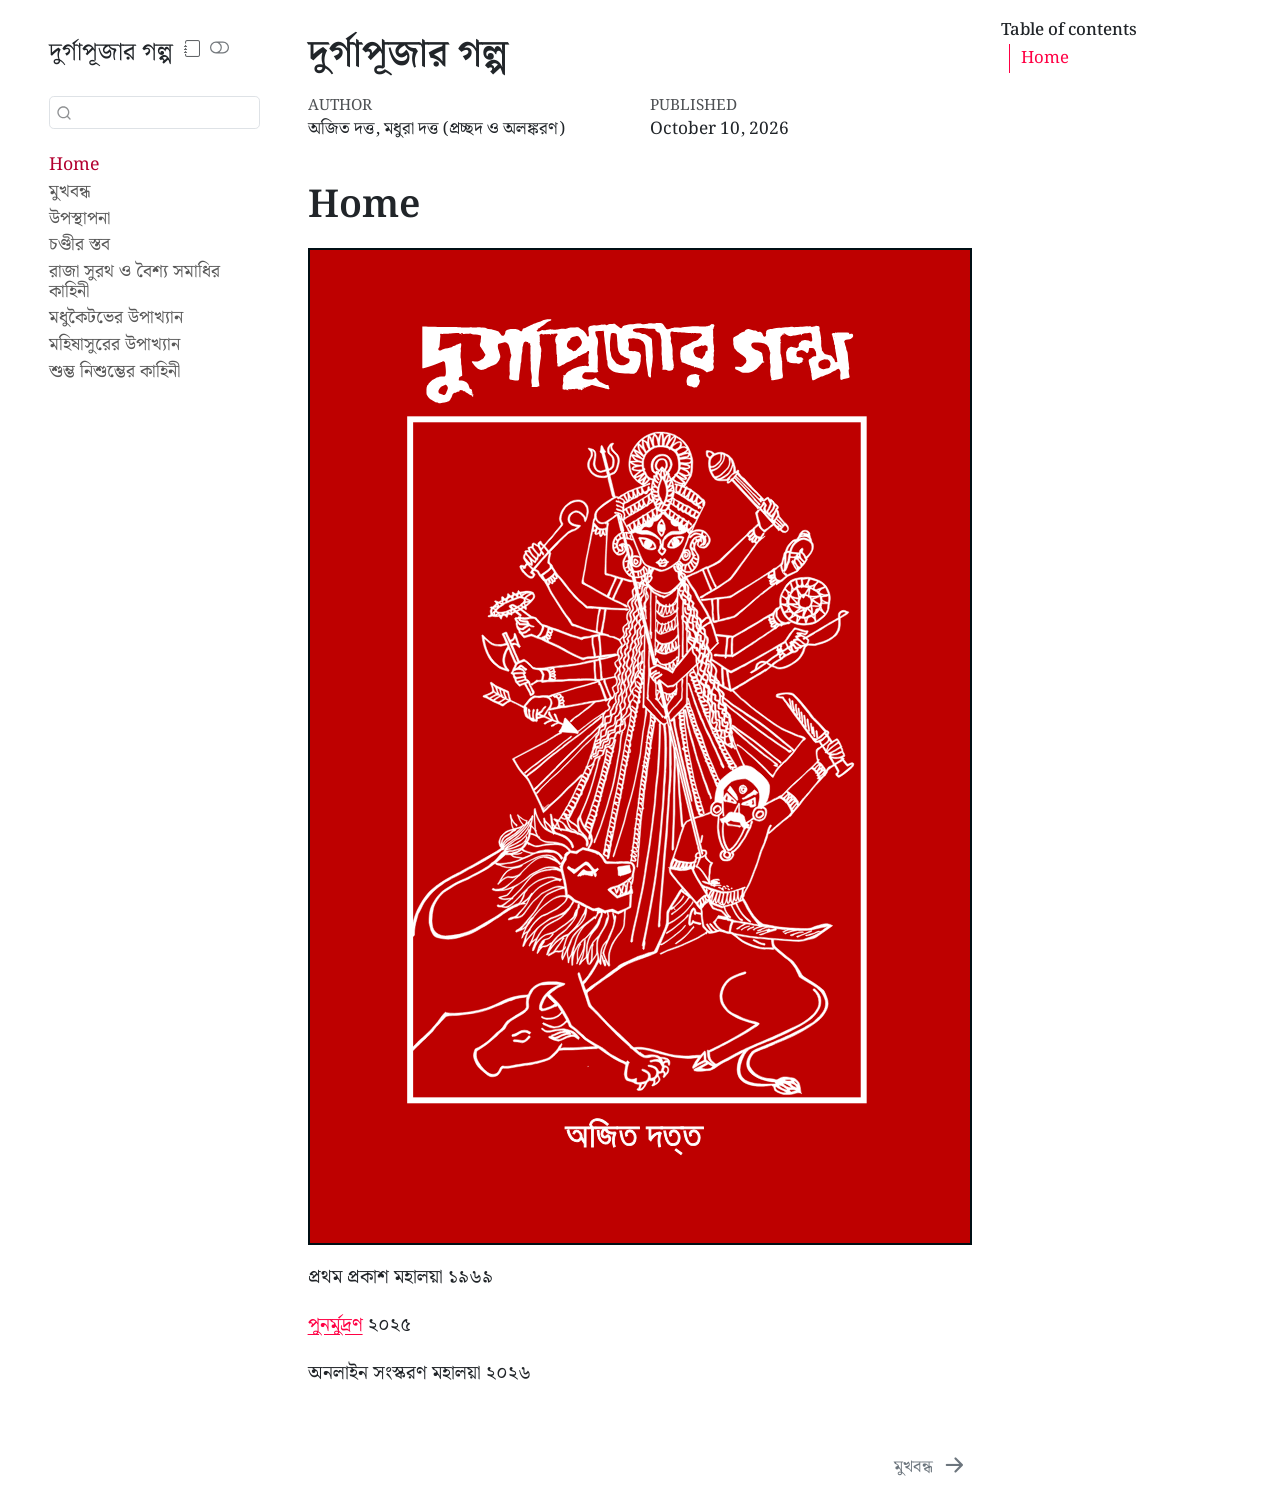
==== commit b1636e1d: "update landing page" ====
--- a/docs/index.html
+++ b/docs/index.html
@@ -2,11 +2,11 @@
 <html xmlns="http://www.w3.org/1999/xhtml" lang="en" xml:lang="en"><head>
 
 <meta charset="utf-8">
-<meta name="generator" content="quarto-1.9.38">
+<meta name="generator" content="quarto-1.9.35">
 
 <meta name="viewport" content="width=device-width, initial-scale=1.0, user-scalable=yes">
 
-<meta name="author" content="অজিত দত্ত">
+<meta name="author" content="অজিত দত্ত, মধুরা দত্ত (প্রচ্ছদ ও অলঙ্করণ)">
 <meta name="dcterms.date" content="2026-10-10">
 
 <title>দুর্গাপূজার গল্প</title>
@@ -42,14 +42,14 @@
 <script src="site_libs/quarto-html/tippy.umd.min.js"></script>
 <script src="site_libs/quarto-html/anchor.min.js"></script>
 <link href="site_libs/quarto-html/tippy.css" rel="stylesheet">
-<link href="site_libs/quarto-html/quarto-syntax-highlighting-15634bcf2e68342d4ad2dfa704d543f6.css" rel="stylesheet" class="quarto-color-scheme" id="quarto-text-highlighting-styles">
-<link href="site_libs/quarto-html/quarto-syntax-highlighting-dark-0a6b7249c26820e032cb0bd839ff02b1.css" rel="stylesheet" class="quarto-color-scheme quarto-color-alternate" id="quarto-text-highlighting-styles">
-<link href="site_libs/quarto-html/quarto-syntax-highlighting-15634bcf2e68342d4ad2dfa704d543f6.css" rel="stylesheet" class="quarto-color-scheme-extra" id="quarto-text-highlighting-styles">
+<link href="site_libs/quarto-html/quarto-syntax-highlighting-46f66b053e56abd73bb6e954d61a315b.css" rel="stylesheet" class="quarto-color-scheme" id="quarto-text-highlighting-styles">
+<link href="site_libs/quarto-html/quarto-syntax-highlighting-dark-22b4aaf4c2978829df3684e8f2c068db.css" rel="stylesheet" class="quarto-color-scheme quarto-color-alternate" id="quarto-text-highlighting-styles">
+<link href="site_libs/quarto-html/quarto-syntax-highlighting-46f66b053e56abd73bb6e954d61a315b.css" rel="stylesheet" class="quarto-color-scheme-extra" id="quarto-text-highlighting-styles">
 <script src="site_libs/bootstrap/bootstrap.min.js"></script>
 <link href="site_libs/bootstrap/bootstrap-icons.css" rel="stylesheet">
-<link href="site_libs/bootstrap/bootstrap-71a7b9fca9e741f3853c56d6fa7c33f6.min.css" rel="stylesheet" append-hash="true" class="quarto-color-scheme" id="quarto-bootstrap" data-mode="light">
-<link href="site_libs/bootstrap/bootstrap-dark-32ad15b36cc3405b5f1a1f0ac31174b3.min.css" rel="stylesheet" append-hash="true" class="quarto-color-scheme quarto-color-alternate" id="quarto-bootstrap" data-mode="dark">
-<link href="site_libs/bootstrap/bootstrap-71a7b9fca9e741f3853c56d6fa7c33f6.min.css" rel="stylesheet" append-hash="true" class="quarto-color-scheme-extra" id="quarto-bootstrap" data-mode="light">
+<link href="site_libs/bootstrap/bootstrap-4a6aa17e5aea7fdd4b924100caa447df.min.css" rel="stylesheet" append-hash="true" class="quarto-color-scheme" id="quarto-bootstrap" data-mode="light">
+<link href="site_libs/bootstrap/bootstrap-dark-02c57d9c6282dbffd0d766c71dbac170.min.css" rel="stylesheet" append-hash="true" class="quarto-color-scheme quarto-color-alternate" id="quarto-bootstrap" data-mode="dark">
+<link href="site_libs/bootstrap/bootstrap-4a6aa17e5aea7fdd4b924100caa447df.min.css" rel="stylesheet" append-hash="true" class="quarto-color-scheme-extra" id="quarto-bootstrap" data-mode="light">
 <script id="quarto-search-options" type="application/json">{
   "location": "sidebar",
   "copy-button": false,
@@ -360,7 +360,7 @@
     <div>
     <div class="quarto-title-meta-heading">Author</div>
     <div class="quarto-title-meta-contents">
-             <p>অজিত দত্ত </p>
+             <p>অজিত দত্ত, মধুরা দত্ত (প্রচ্ছদ ও অলঙ্করণ) </p>
           </div>
   </div>
     
@@ -386,9 +386,7 @@
 </p>
 <p><a href="https://www.amazon.in/dp/937310280X">পুনর্মুদ্রণ</a> ২০২৫<br>
 </p>
-<p>Online version মহালয়া ২০২৬<br>
-</p>
-<p>প্রচ্ছদ ও অলঙ্করণ মধুরা দত্ত<br>
+<p>অনলাইন সংস্করণ মহালয়া ২০২৬<br>
 </p>
 
 
--- a/docs/site_libs/quarto-html/quarto-syntax-highlighting-46f66b053e56abd73bb6e954d61a315b.css
+++ b/docs/site_libs/quarto-html/quarto-syntax-highlighting-46f66b053e56abd73bb6e954d61a315b.css
@@ -0,0 +1,236 @@
+/* quarto syntax highlight colors */
+:root {
+  --quarto-hl-ot-color: #003B4F;
+  --quarto-hl-at-color: #657422;
+  --quarto-hl-ss-color: #20794D;
+  --quarto-hl-an-color: #5E5E5E;
+  --quarto-hl-fu-color: #4758AB;
+  --quarto-hl-st-color: #20794D;
+  --quarto-hl-cf-color: #003B4F;
+  --quarto-hl-op-color: #5E5E5E;
+  --quarto-hl-er-color: #AD0000;
+  --quarto-hl-bn-color: #AD0000;
+  --quarto-hl-al-color: #AD0000;
+  --quarto-hl-va-color: #111111;
+  --quarto-hl-bu-color: inherit;
+  --quarto-hl-ex-color: inherit;
+  --quarto-hl-pp-color: #AD0000;
+  --quarto-hl-in-color: #5E5E5E;
+  --quarto-hl-vs-color: #20794D;
+  --quarto-hl-wa-color: #5E5E5E;
+  --quarto-hl-do-color: #5E5E5E;
+  --quarto-hl-im-color: #00769E;
+  --quarto-hl-ch-color: #20794D;
+  --quarto-hl-dt-color: #AD0000;
+  --quarto-hl-fl-color: #AD0000;
+  --quarto-hl-co-color: #5E5E5E;
+  --quarto-hl-cv-color: #5E5E5E;
+  --quarto-hl-cn-color: #8f5902;
+  --quarto-hl-sc-color: #5E5E5E;
+  --quarto-hl-dv-color: #AD0000;
+  --quarto-hl-kw-color: #003B4F;
+}
+
+/* other quarto variables */
+:root {
+  --quarto-font-monospace: SFMono-Regular, Menlo, Monaco, Consolas, "Liberation Mono", "Courier New", monospace;
+}
+
+/* syntax highlight based on Pandoc's rules */
+pre > code.sourceCode > span {
+  color: #003B4F;
+}
+
+code.sourceCode > span {
+  color: #003B4F;
+}
+
+div.sourceCode,
+div.sourceCode pre.sourceCode {
+  color: #003B4F;
+}
+
+/* Normal */
+code span {
+  color: #003B4F;
+}
+
+/* Alert */
+code span.al {
+  color: #AD0000;
+  font-style: inherit;
+}
+
+/* Annotation */
+code span.an {
+  color: #5E5E5E;
+  font-style: inherit;
+}
+
+/* Attribute */
+code span.at {
+  color: #657422;
+  font-style: inherit;
+}
+
+/* BaseN */
+code span.bn {
+  color: #AD0000;
+  font-style: inherit;
+}
+
+/* BuiltIn */
+code span.bu {
+  font-style: inherit;
+}
+
+/* ControlFlow */
+code span.cf {
+  color: #003B4F;
+  font-weight: bold;
+  font-style: inherit;
+}
+
+/* Char */
+code span.ch {
+  color: #20794D;
+  font-style: inherit;
+}
+
+/* Constant */
+code span.cn {
+  color: #8f5902;
+  font-style: inherit;
+}
+
+/* Comment */
+code span.co {
+  color: #5E5E5E;
+  font-style: inherit;
+}
+
+/* CommentVar */
+code span.cv {
+  color: #5E5E5E;
+  font-style: italic;
+}
+
+/* Documentation */
+code span.do {
+  color: #5E5E5E;
+  font-style: italic;
+}
+
+/* DataType */
+code span.dt {
+  color: #AD0000;
+  font-style: inherit;
+}
+
+/* DecVal */
+code span.dv {
+  color: #AD0000;
+  font-style: inherit;
+}
+
+/* Error */
+code span.er {
+  color: #AD0000;
+  font-style: inherit;
+}
+
+/* Extension */
+code span.ex {
+  font-style: inherit;
+}
+
+/* Float */
+code span.fl {
+  color: #AD0000;
+  font-style: inherit;
+}
+
+/* Function */
+code span.fu {
+  color: #4758AB;
+  font-style: inherit;
+}
+
+/* Import */
+code span.im {
+  color: #00769E;
+  font-style: inherit;
+}
+
+/* Information */
+code span.in {
+  color: #5E5E5E;
+  font-style: inherit;
+}
+
+/* Keyword */
+code span.kw {
+  color: #003B4F;
+  font-weight: bold;
+  font-style: inherit;
+}
+
+/* Operator */
+code span.op {
+  color: #5E5E5E;
+  font-style: inherit;
+}
+
+/* Other */
+code span.ot {
+  color: #003B4F;
+  font-style: inherit;
+}
+
+/* Preprocessor */
+code span.pp {
+  color: #AD0000;
+  font-style: inherit;
+}
+
+/* SpecialChar */
+code span.sc {
+  color: #5E5E5E;
+  font-style: inherit;
+}
+
+/* SpecialString */
+code span.ss {
+  color: #20794D;
+  font-style: inherit;
+}
+
+/* String */
+code span.st {
+  color: #20794D;
+  font-style: inherit;
+}
+
+/* Variable */
+code span.va {
+  color: #111111;
+  font-style: inherit;
+}
+
+/* VerbatimString */
+code span.vs {
+  color: #20794D;
+  font-style: inherit;
+}
+
+/* Warning */
+code span.wa {
+  color: #5E5E5E;
+  font-style: italic;
+}
+
+.prevent-inlining {
+  content: "</";
+}
+
+/*# sourceMappingURL=5022ed312398f59a55adce476d7327af.css.map */
--- a/docs/site_libs/quarto-html/quarto-syntax-highlighting-dark-22b4aaf4c2978829df3684e8f2c068db.css
+++ b/docs/site_libs/quarto-html/quarto-syntax-highlighting-dark-22b4aaf4c2978829df3684e8f2c068db.css
@@ -0,0 +1,219 @@
+/* quarto syntax highlight colors */
+:root {
+  --quarto-hl-al-color: #f07178;
+  --quarto-hl-an-color: #d4d0ab;
+  --quarto-hl-at-color: #00e0e0;
+  --quarto-hl-bn-color: #d4d0ab;
+  --quarto-hl-bu-color: #abe338;
+  --quarto-hl-ch-color: #abe338;
+  --quarto-hl-co-color: #f8f8f2;
+  --quarto-hl-cv-color: #ffd700;
+  --quarto-hl-cn-color: #ffd700;
+  --quarto-hl-cf-color: #ffa07a;
+  --quarto-hl-dt-color: #ffa07a;
+  --quarto-hl-dv-color: #d4d0ab;
+  --quarto-hl-do-color: #f8f8f2;
+  --quarto-hl-er-color: #f07178;
+  --quarto-hl-ex-color: #00e0e0;
+  --quarto-hl-fl-color: #d4d0ab;
+  --quarto-hl-fu-color: #ffa07a;
+  --quarto-hl-im-color: #abe338;
+  --quarto-hl-in-color: #d4d0ab;
+  --quarto-hl-kw-color: #ffa07a;
+  --quarto-hl-op-color: #ffa07a;
+  --quarto-hl-ot-color: #00e0e0;
+  --quarto-hl-pp-color: #dcc6e0;
+  --quarto-hl-re-color: #00e0e0;
+  --quarto-hl-sc-color: #abe338;
+  --quarto-hl-ss-color: #abe338;
+  --quarto-hl-st-color: #abe338;
+  --quarto-hl-va-color: #00e0e0;
+  --quarto-hl-vs-color: #abe338;
+  --quarto-hl-wa-color: #dcc6e0;
+}
+
+/* other quarto variables */
+:root {
+  --quarto-font-monospace: SFMono-Regular, Menlo, Monaco, Consolas, "Liberation Mono", "Courier New", monospace;
+}
+
+/* syntax highlight based on Pandoc's rules */
+pre > code.sourceCode > span {
+  color: #f8f8f2;
+}
+
+code.sourceCode > span {
+  color: #f8f8f2;
+}
+
+div.sourceCode,
+div.sourceCode pre.sourceCode {
+  color: #f8f8f2;
+}
+
+/* Normal */
+code span {
+  color: #f8f8f2;
+}
+
+/* Alert */
+code span.al {
+  color: #f07178;
+}
+
+/* Annotation */
+code span.an {
+  color: #d4d0ab;
+}
+
+/* Attribute */
+code span.at {
+  color: #00e0e0;
+}
+
+/* BaseN */
+code span.bn {
+  color: #d4d0ab;
+}
+
+/* BuiltIn */
+code span.bu {
+  color: #abe338;
+}
+
+/* ControlFlow */
+code span.cf {
+  font-weight: bold;
+  color: #ffa07a;
+}
+
+/* Char */
+code span.ch {
+  color: #abe338;
+}
+
+/* Constant */
+code span.cn {
+  color: #ffd700;
+}
+
+/* Comment */
+code span.co {
+  font-style: italic;
+  color: #f8f8f2;
+}
+
+/* CommentVar */
+code span.cv {
+  color: #ffd700;
+}
+
+/* Documentation */
+code span.do {
+  color: #f8f8f2;
+}
+
+/* DataType */
+code span.dt {
+  color: #ffa07a;
+}
+
+/* DecVal */
+code span.dv {
+  color: #d4d0ab;
+}
+
+/* Error */
+code span.er {
+  color: #f07178;
+  text-decoration: underline;
+}
+
+/* Extension */
+code span.ex {
+  font-weight: bold;
+  color: #00e0e0;
+}
+
+/* Float */
+code span.fl {
+  color: #d4d0ab;
+}
+
+/* Function */
+code span.fu {
+  color: #ffa07a;
+}
+
+/* Import */
+code span.im {
+  color: #abe338;
+}
+
+/* Information */
+code span.in {
+  color: #d4d0ab;
+}
+
+/* Keyword */
+code span.kw {
+  font-weight: bold;
+  color: #ffa07a;
+}
+
+/* Operator */
+code span.op {
+  color: #ffa07a;
+}
+
+/* Other */
+code span.ot {
+  color: #00e0e0;
+}
+
+/* Preprocessor */
+code span.pp {
+  color: #dcc6e0;
+}
+
+/* RegionMarker */
+code span.re {
+  background-color: #f8f8f2;
+  color: #00e0e0;
+}
+
+/* SpecialChar */
+code span.sc {
+  color: #abe338;
+}
+
+/* SpecialString */
+code span.ss {
+  color: #abe338;
+}
+
+/* String */
+code span.st {
+  color: #abe338;
+}
+
+/* Variable */
+code span.va {
+  color: #00e0e0;
+}
+
+/* VerbatimString */
+code span.vs {
+  color: #abe338;
+}
+
+/* Warning */
+code span.wa {
+  color: #dcc6e0;
+}
+
+.prevent-inlining {
+  content: "</";
+}
+
+/*# sourceMappingURL=40982d61e595645edd53c77867d56848.css.map */
--- a/docs/site_libs/quarto-html/quarto-syntax-highlighting-46f66b053e56abd73bb6e954d61a315b.css
+++ b/docs/site_libs/quarto-html/quarto-syntax-highlighting-46f66b053e56abd73bb6e954d61a315b.css
@@ -0,0 +1,236 @@
+/* quarto syntax highlight colors */
+:root {
+  --quarto-hl-ot-color: #003B4F;
+  --quarto-hl-at-color: #657422;
+  --quarto-hl-ss-color: #20794D;
+  --quarto-hl-an-color: #5E5E5E;
+  --quarto-hl-fu-color: #4758AB;
+  --quarto-hl-st-color: #20794D;
+  --quarto-hl-cf-color: #003B4F;
+  --quarto-hl-op-color: #5E5E5E;
+  --quarto-hl-er-color: #AD0000;
+  --quarto-hl-bn-color: #AD0000;
+  --quarto-hl-al-color: #AD0000;
+  --quarto-hl-va-color: #111111;
+  --quarto-hl-bu-color: inherit;
+  --quarto-hl-ex-color: inherit;
+  --quarto-hl-pp-color: #AD0000;
+  --quarto-hl-in-color: #5E5E5E;
+  --quarto-hl-vs-color: #20794D;
+  --quarto-hl-wa-color: #5E5E5E;
+  --quarto-hl-do-color: #5E5E5E;
+  --quarto-hl-im-color: #00769E;
+  --quarto-hl-ch-color: #20794D;
+  --quarto-hl-dt-color: #AD0000;
+  --quarto-hl-fl-color: #AD0000;
+  --quarto-hl-co-color: #5E5E5E;
+  --quarto-hl-cv-color: #5E5E5E;
+  --quarto-hl-cn-color: #8f5902;
+  --quarto-hl-sc-color: #5E5E5E;
+  --quarto-hl-dv-color: #AD0000;
+  --quarto-hl-kw-color: #003B4F;
+}
+
+/* other quarto variables */
+:root {
+  --quarto-font-monospace: SFMono-Regular, Menlo, Monaco, Consolas, "Liberation Mono", "Courier New", monospace;
+}
+
+/* syntax highlight based on Pandoc's rules */
+pre > code.sourceCode > span {
+  color: #003B4F;
+}
+
+code.sourceCode > span {
+  color: #003B4F;
+}
+
+div.sourceCode,
+div.sourceCode pre.sourceCode {
+  color: #003B4F;
+}
+
+/* Normal */
+code span {
+  color: #003B4F;
+}
+
+/* Alert */
+code span.al {
+  color: #AD0000;
+  font-style: inherit;
+}
+
+/* Annotation */
+code span.an {
+  color: #5E5E5E;
+  font-style: inherit;
+}
+
+/* Attribute */
+code span.at {
+  color: #657422;
+  font-style: inherit;
+}
+
+/* BaseN */
+code span.bn {
+  color: #AD0000;
+  font-style: inherit;
+}
+
+/* BuiltIn */
+code span.bu {
+  font-style: inherit;
+}
+
+/* ControlFlow */
+code span.cf {
+  color: #003B4F;
+  font-weight: bold;
+  font-style: inherit;
+}
+
+/* Char */
+code span.ch {
+  color: #20794D;
+  font-style: inherit;
+}
+
+/* Constant */
+code span.cn {
+  color: #8f5902;
+  font-style: inherit;
+}
+
+/* Comment */
+code span.co {
+  color: #5E5E5E;
+  font-style: inherit;
+}
+
+/* CommentVar */
+code span.cv {
+  color: #5E5E5E;
+  font-style: italic;
+}
+
+/* Documentation */
+code span.do {
+  color: #5E5E5E;
+  font-style: italic;
+}
+
+/* DataType */
+code span.dt {
+  color: #AD0000;
+  font-style: inherit;
+}
+
+/* DecVal */
+code span.dv {
+  color: #AD0000;
+  font-style: inherit;
+}
+
+/* Error */
+code span.er {
+  color: #AD0000;
+  font-style: inherit;
+}
+
+/* Extension */
+code span.ex {
+  font-style: inherit;
+}
+
+/* Float */
+code span.fl {
+  color: #AD0000;
+  font-style: inherit;
+}
+
+/* Function */
+code span.fu {
+  color: #4758AB;
+  font-style: inherit;
+}
+
+/* Import */
+code span.im {
+  color: #00769E;
+  font-style: inherit;
+}
+
+/* Information */
+code span.in {
+  color: #5E5E5E;
+  font-style: inherit;
+}
+
+/* Keyword */
+code span.kw {
+  color: #003B4F;
+  font-weight: bold;
+  font-style: inherit;
+}
+
+/* Operator */
+code span.op {
+  color: #5E5E5E;
+  font-style: inherit;
+}
+
+/* Other */
+code span.ot {
+  color: #003B4F;
+  font-style: inherit;
+}
+
+/* Preprocessor */
+code span.pp {
+  color: #AD0000;
+  font-style: inherit;
+}
+
+/* SpecialChar */
+code span.sc {
+  color: #5E5E5E;
+  font-style: inherit;
+}
+
+/* SpecialString */
+code span.ss {
+  color: #20794D;
+  font-style: inherit;
+}
+
+/* String */
+code span.st {
+  color: #20794D;
+  font-style: inherit;
+}
+
+/* Variable */
+code span.va {
+  color: #111111;
+  font-style: inherit;
+}
+
+/* VerbatimString */
+code span.vs {
+  color: #20794D;
+  font-style: inherit;
+}
+
+/* Warning */
+code span.wa {
+  color: #5E5E5E;
+  font-style: italic;
+}
+
+.prevent-inlining {
+  content: "</";
+}
+
+/*# sourceMappingURL=5022ed312398f59a55adce476d7327af.css.map */
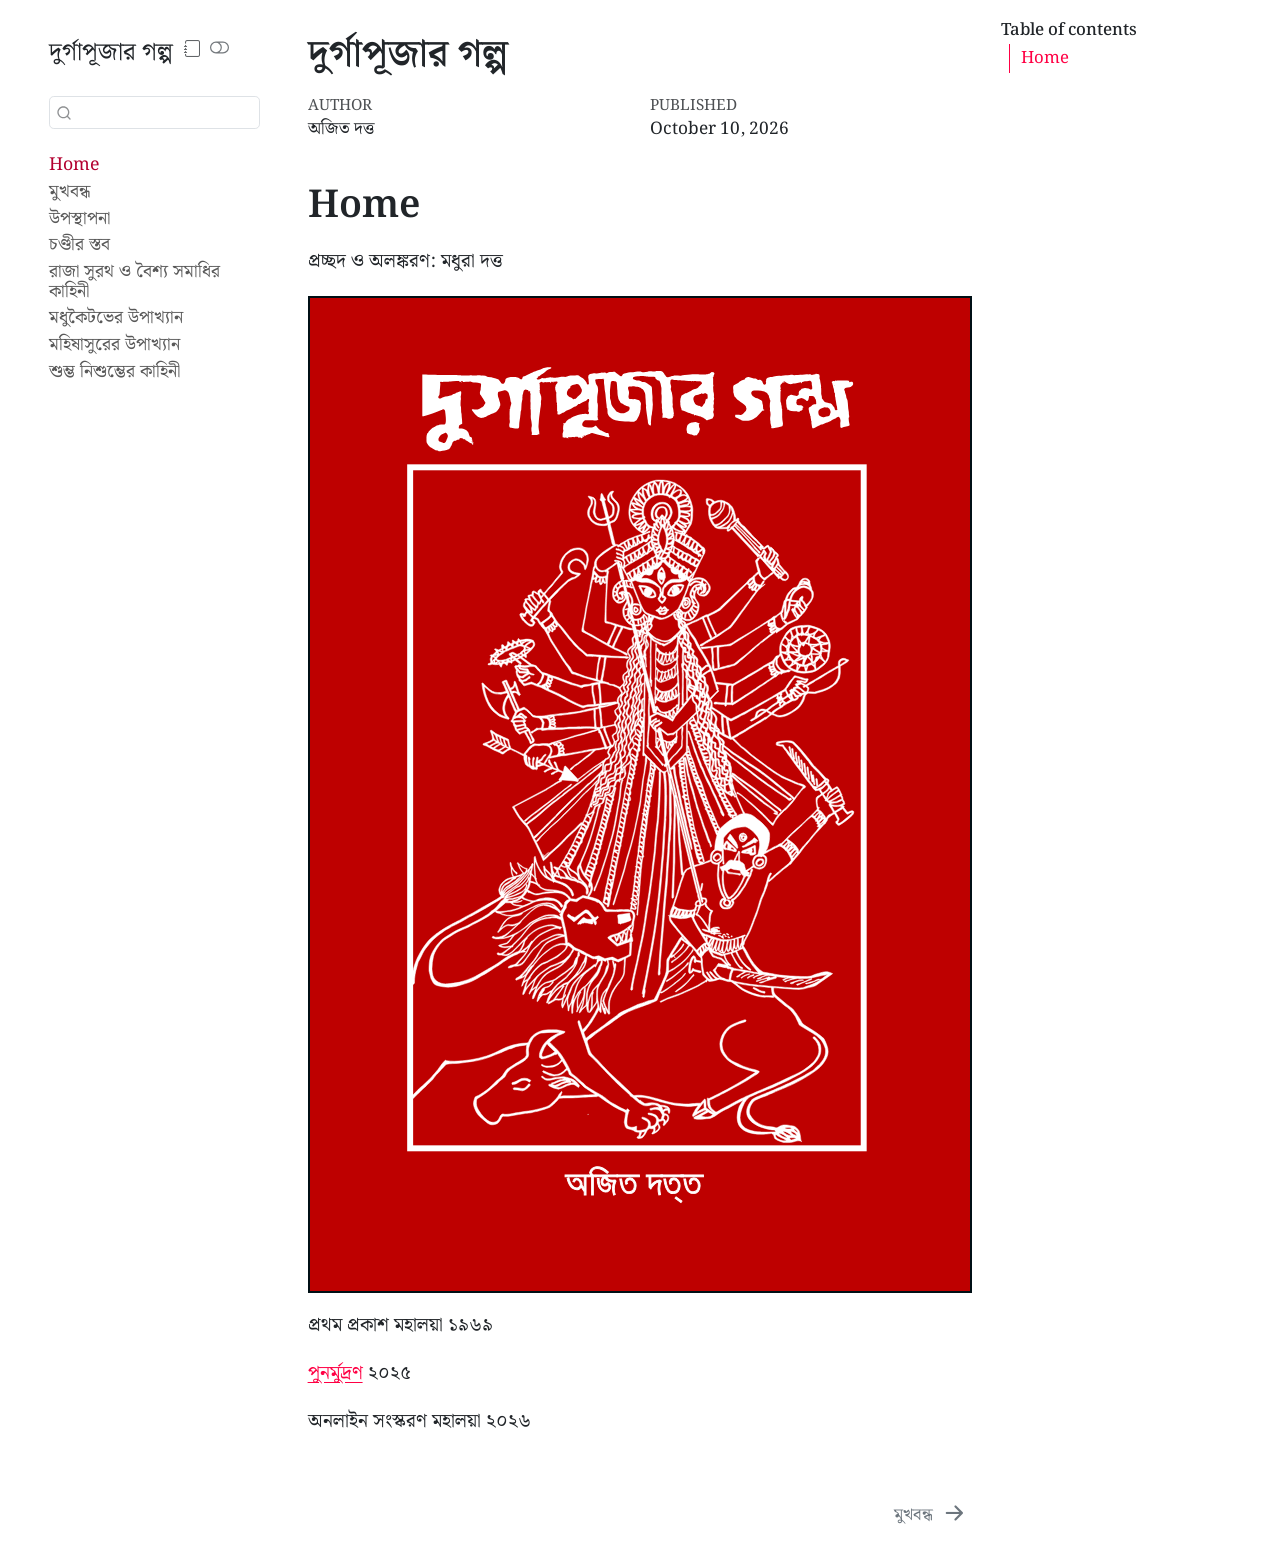
==== commit 1ea59b4c: "update landing page" ====
--- a/docs/index.html
+++ b/docs/index.html
@@ -6,7 +6,7 @@
 
 <meta name="viewport" content="width=device-width, initial-scale=1.0, user-scalable=yes">
 
-<meta name="author" content="অজিত দত্ত, মধুরা দত্ত (প্রচ্ছদ ও অলঙ্করণ)">
+<meta name="author" content="অজিত দত্ত">
 <meta name="dcterms.date" content="2026-10-10">
 
 <title>দুর্গাপূজার গল্প</title>
@@ -360,7 +360,7 @@
     <div>
     <div class="quarto-title-meta-heading">Author</div>
     <div class="quarto-title-meta-contents">
-             <p>অজিত দত্ত, মধুরা দত্ত (প্রচ্ছদ ও অলঙ্করণ) </p>
+             <p>অজিত দত্ত </p>
           </div>
   </div>
     
@@ -381,13 +381,12 @@
 
 <section id="home" class="level1 unnumbered">
 <h1 class="unnumbered">Home</h1>
+<p>প্রচ্ছদ ও অলঙ্করণ: মধুরা দত্ত<br>
+</p>
 <p><a href="https://www.amazon.in/dp/937310280X"> <img src="cover-front.svg" style="width: 100%;" alt="Buy on Amazon"> </a></p>
-<p>প্রথম প্রকাশ মহালয়া ১৯৬৯<br>
-</p>
-<p><a href="https://www.amazon.in/dp/937310280X">পুনর্মুদ্রণ</a> ২০২৫<br>
-</p>
-<p>অনলাইন সংস্করণ মহালয়া ২০২৬<br>
-</p>
+<p>প্রথম প্রকাশ মহালয়া ১৯৬৯</p>
+<p><a href="https://www.amazon.in/dp/937310280X">পুনর্মুদ্রণ</a> ২০২৫</p>
+<p>অনলাইন সংস্করণ মহালয়া ২০২৬</p>
 
 
 </section>
